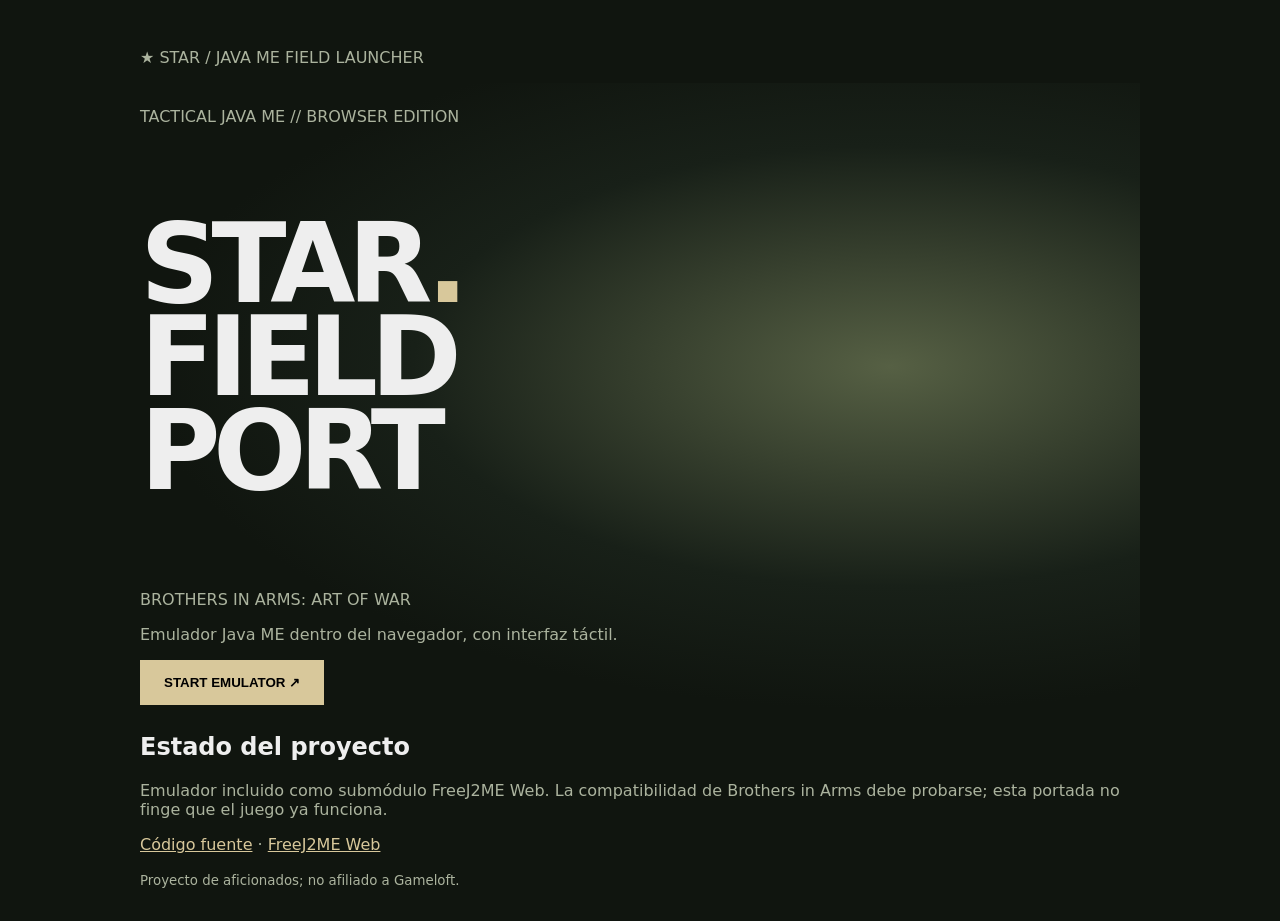
==== index.html @ 6004def6 "Create clean STAR web launcher with FreeJ2ME Web submodule" ====
<!doctype html><html lang="es"><head><meta charset="utf-8"><meta name="viewport" content="width=device-width,initial-scale=1"><title>STAR — Brothers in Arms</title><style>body{margin:0;background:#10150f;color:#eee;font:16px system-ui}main{max-width:1000px;margin:auto;padding:32px}h1{font-size:clamp(50px,12vw,110px);line-height:.85;letter-spacing:-.07em}em{color:#d8c89b;font-style:normal}.hero{min-height:70vh;display:flex;align-items:center;background:radial-gradient(ellipse at 75% 45%,#566044,#182018 45%,#10150f 70%)}button{padding:15px 24px;background:#d8c89b;border:0;font-weight:bold;cursor:pointer}iframe{width:100%;height:75vh;border:1px solid #454d3c;margin-top:20px}#bay{display:none}small,p{color:#abb39e}a{color:#d8c89b}</style></head><body><main><p>★ STAR / JAVA ME FIELD LAUNCHER</p><section class="hero"><div><p>TACTICAL JAVA ME // BROWSER EDITION</p><h1>STAR<em>.</em><br>FIELD<br>PORT</h1><p>BROTHERS IN ARMS: ART OF WAR</p><p>Emulador Java ME dentro del navegador, con interfaz táctil.</p><button id="start">START EMULATOR ↗</button></div></section><section id="bay"><h2>EMULATION BAY</h2><button id="close">CERRAR</button><iframe id="runtime" title="Emulador Java ME" loading="lazy"></iframe><p>Selecciona tu JAR en el emulador. El archivo se carga localmente y no se publica en GitHub.</p></section><h2>Estado del proyecto</h2><p>Emulador incluido como submódulo FreeJ2ME Web. La compatibilidad de Brothers in Arms debe probarse; esta portada no finge que el juego ya funciona.</p><p><a href="https://github.com/serverlocal29-star/-brothers-in-arms-art-of-war">Código fuente</a> · <a href="https://github.com/zb3/freej2me-web">FreeJ2ME Web</a></p><small>Proyecto de aficionados; no afiliado a Gameloft.</small></main><script>const bay=document.querySelector('#bay'),frame=document.querySelector('#runtime');document.querySelector('#start').onclick=()=>{bay.style.display='block';if(!frame.src)frame.src='./emulator/web/index.html';bay.scrollIntoView({behavior:'smooth'})};document.querySelector('#close').onclick=()=>{bay.style.display='none';frame.src='about:blank';frame.removeAttribute('src')}</script></body></html>
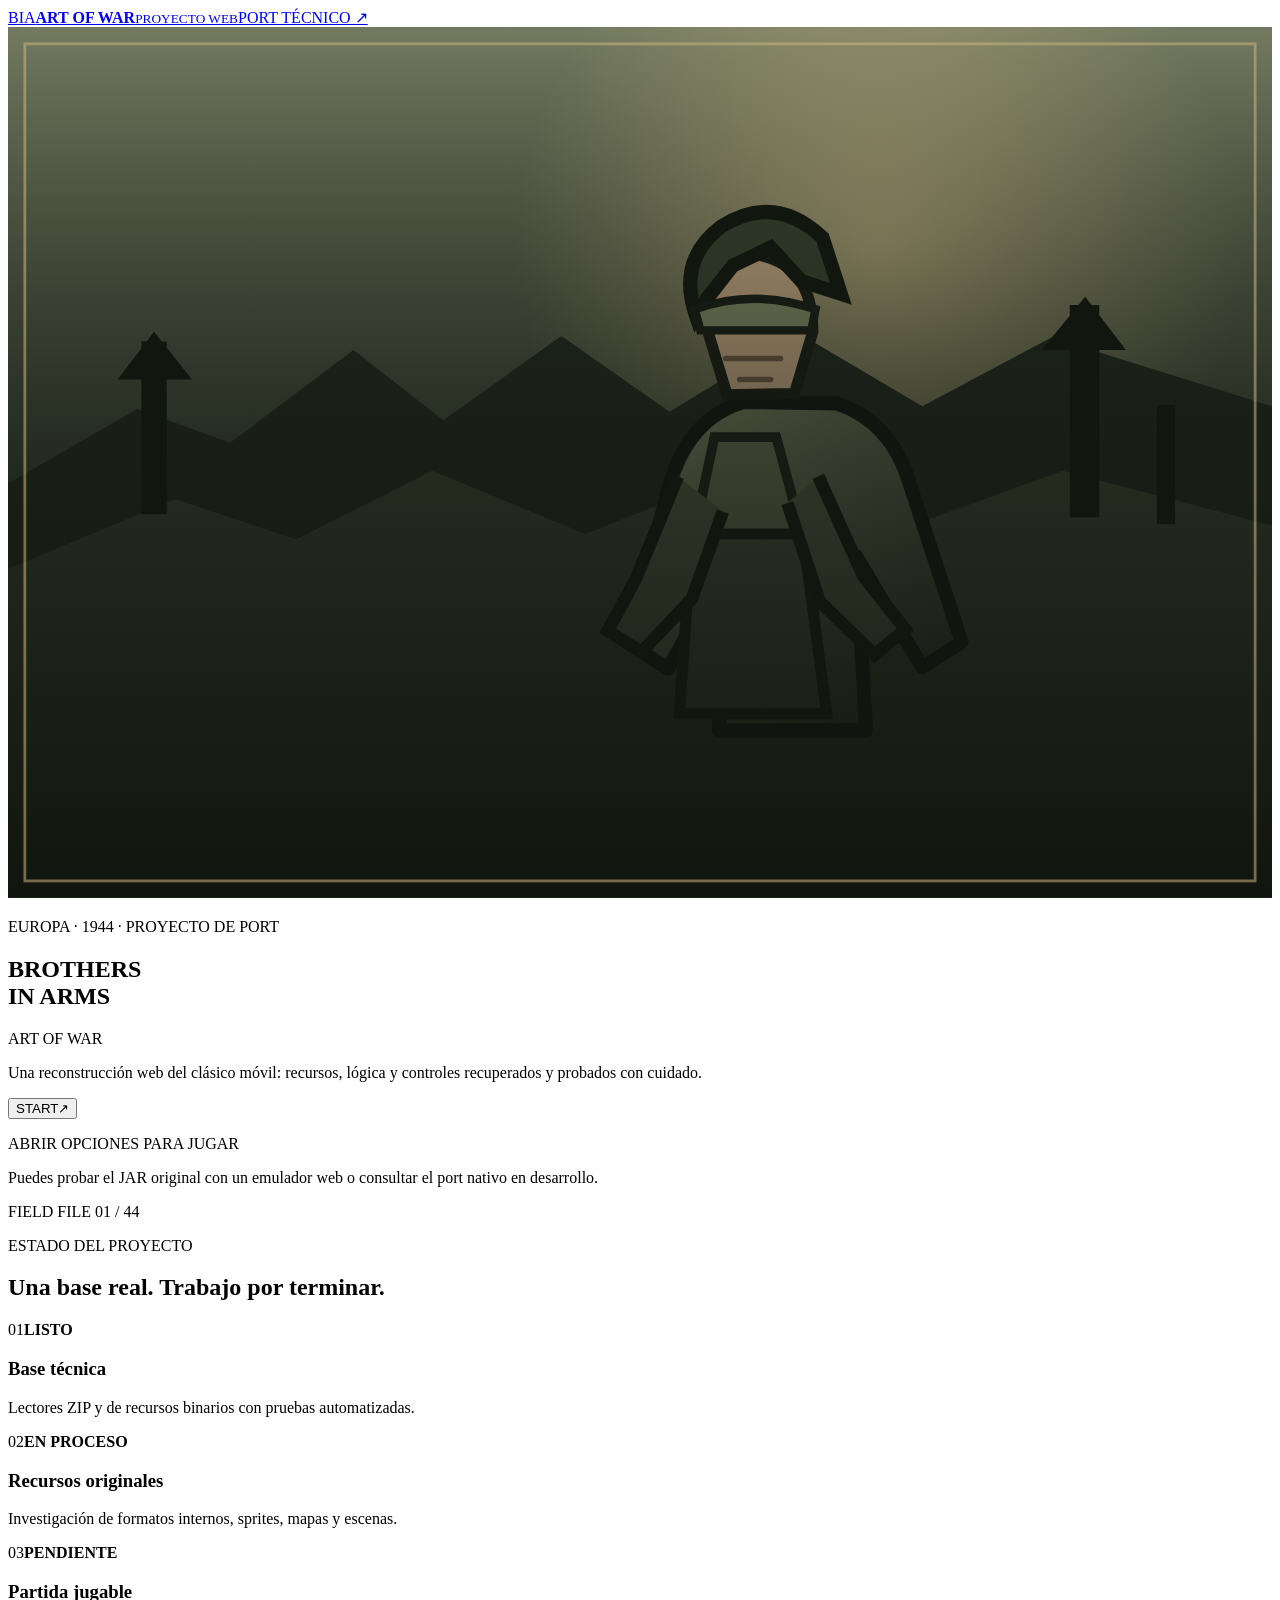
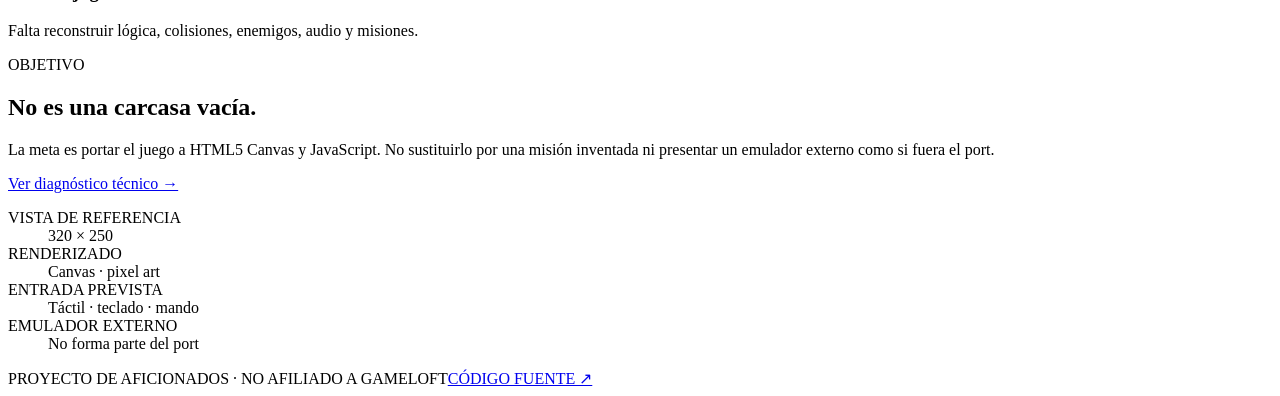
==== commit 8b0c1edb: "Point START to the browser play options" ====
--- a/index.html
+++ b/index.html
@@ -1 +1,29 @@
-<!doctype html><html lang="es"><head><meta charset="utf-8"><meta name="viewport" content="width=device-width,initial-scale=1"><title>STAR — Brothers in Arms</title><style>body{margin:0;background:#10150f;color:#eee;font:16px system-ui}main{max-width:1000px;margin:auto;padding:32px}h1{font-size:clamp(50px,12vw,110px);line-height:.85;letter-spacing:-.07em}em{color:#d8c89b;font-style:normal}.hero{min-height:70vh;display:flex;align-items:center;background:radial-gradient(ellipse at 75% 45%,#566044,#182018 45%,#10150f 70%)}button{padding:15px 24px;background:#d8c89b;border:0;font-weight:bold;cursor:pointer}iframe{width:100%;height:75vh;border:1px solid #454d3c;margin-top:20px}#bay{display:none}small,p{color:#abb39e}a{color:#d8c89b}</style></head><body><main><p>★ STAR / JAVA ME FIELD LAUNCHER</p><section class="hero"><div><p>TACTICAL JAVA ME // BROWSER EDITION</p><h1>STAR<em>.</em><br>FIELD<br>PORT</h1><p>BROTHERS IN ARMS: ART OF WAR</p><p>Emulador Java ME dentro del navegador, con interfaz táctil.</p><button id="start">START EMULATOR ↗</button></div></section><section id="bay"><h2>EMULATION BAY</h2><button id="close">CERRAR</button><iframe id="runtime" title="Emulador Java ME" loading="lazy"></iframe><p>Selecciona tu JAR en el emulador. El archivo se carga localmente y no se publica en GitHub.</p></section><h2>Estado del proyecto</h2><p>Emulador incluido como submódulo FreeJ2ME Web. La compatibilidad de Brothers in Arms debe probarse; esta portada no finge que el juego ya funciona.</p><p><a href="https://github.com/serverlocal29-star/-brothers-in-arms-art-of-war">Código fuente</a> · <a href="https://github.com/zb3/freej2me-web">FreeJ2ME Web</a></p><small>Proyecto de aficionados; no afiliado a Gameloft.</small></main><script>const bay=document.querySelector('#bay'),frame=document.querySelector('#runtime');document.querySelector('#start').onclick=()=>{bay.style.display='block';if(!frame.src)frame.src='./emulator/web/index.html';bay.scrollIntoView({behavior:'smooth'})};document.querySelector('#close').onclick=()=>{bay.style.display='none';frame.src='about:blank';frame.removeAttribute('src')}</script></body></html>+<!doctype html>
+<html lang="es">
+<head>
+<meta charset="utf-8"><meta name="viewport" content="width=device-width,initial-scale=1,viewport-fit=cover">
+<meta name="theme-color" content="#11150f"><meta name="description" content="Port nativo web experimental de Brothers in Arms: Art of War.">
+<title>Brothers in Arms: Art of War — Proyecto web</title>
+<link rel="icon" href="./assets/images/favicon.svg" type="image/svg+xml"><link rel="stylesheet" href="./assets/css/site.css">
+</head>
+<body><div class="shell">
+<header class="topbar"><a class="brand" href="./"><span class="brand-mark">B<span>I</span>A</span><span><b>ART OF WAR</b><small>PROYECTO WEB</small></span></a><a class="top-link" href="./original-port/">PORT TÉCNICO ↗</a></header>
+<main>
+<section class="hero">
+<div class="scene" aria-hidden="true">
+<svg viewBox="0 0 900 620" xmlns="http://www.w3.org/2000/svg">
+<defs><linearGradient id="sky" x2="0" y2="1"><stop stop-color="#737a60"/><stop offset=".55" stop-color="#313a2c"/><stop offset="1" stop-color="#10150f"/></linearGradient><radialGradient id="haze"><stop stop-color="#d8c18a" stop-opacity=".55"/><stop offset="1" stop-color="#d8c18a" stop-opacity="0"/></radialGradient><linearGradient id="coat" x2="1" y2="1"><stop stop-color="#798061"/><stop offset="1" stop-color="#293326"/></linearGradient></defs>
+<rect width="900" height="620" fill="url(#sky)"/><circle cx="620" cy="155" r="260" fill="url(#haze)"/>
+<path d="M0 325 92 272 158 296 246 230 310 280 394 220 471 274 563 218 651 270 743 221 900 270V620H0Z" fill="#20281e"/><path d="M0 386 119 336 205 365 302 316 411 361 520 318 632 359 751 316 900 355V620H0Z" fill="#38412f"/>
+<g fill="#11170f"><path d="M95 347V224h18v123zm-17-96 26-34 27 34zM756 349V198h21v151zm-20-119 31-38 29 38zM818 354V269h13v85z"/></g>
+<g transform="translate(420 85)"><path d="M104 182Q65 193 51 241L22 354l28 18 45-81-9 125h105l-7-124 47 79 28-18-37-113q-13-44-52-57Z" fill="url(#coat)" stroke="#10150f" stroke-width="10" stroke-linejoin="round"/><path d="M83 207 127 207 146 278 68 278Z" fill="#5e684c" stroke="#1a2118" stroke-width="7"/><path d="M67 276 146 276 163 404 58 404Z" fill="#414b38" stroke="#141a12" stroke-width="8"/><path d="M57 235 27 308 7 345 31 360 67 322 89 260M157 235l32 71 30 38-22 18-39-38-23-70" fill="#4c563f" stroke="#11170f" stroke-width="9"/><path d="M79 134Q72 85 111 77q42 5 42 55l-13 44-48 1Z" fill="#b99e7c" stroke="#171c14" stroke-width="8"/><path d="M70 121Q56 81 88 57q38-24 72 8l13 40-28-9-22-24-27 13-18 23Z" fill="#353f2d" stroke="#11170f" stroke-width="10"/><path d="M69 116q42-15 86 0l-3 15H73Z" fill="#7b8360" stroke="#171d14" stroke-width="6"/><path d="M91 151h39M101 166h22" stroke="#665541" stroke-width="4" stroke-linecap="round"/></g>
+<rect width="900" height="620" fill="url(#fade)"/><defs><linearGradient id="fade" x2="0" y2="1"><stop stop-color="#11150f" stop-opacity="0"/><stop offset="1" stop-color="#11150f"/></linearGradient></defs><rect x="12" y="12" width="876" height="596" fill="none" stroke="#c9b77d" stroke-opacity=".55" stroke-width="2"/>
+</svg><div class="grain"></div></div>
+<div class="hero-copy"><p class="eyebrow"><i></i> EUROPA · 1944 · PROYECTO DE PORT</p><h1>BROTHERS<br>IN ARMS</h1><p class="subtitle">ART OF WAR</p><div class="rule"></div><p class="intro">Una reconstrucción web del clásico móvil: recursos, lógica y controles recuperados y probados con cuidado.</p><button id="start-project" class="start-button" type="button"><span>START</span><span>↗</span></button><p class="button-note">ABRIR OPCIONES PARA JUGAR</p><p class="truth"><i></i> Puedes probar el JAR original con un emulador web o consultar el port nativo en desarrollo.</p></div>
+<div class="file-mark">FIELD FILE <span>01 / 44</span></div>
+</section>
+<section class="status-section"><div class="section-title"><div><p class="eyebrow">ESTADO DEL PROYECTO</p><h2>Una base real. Trabajo por terminar.</h2></div></div>
+<div class="cards"><article><div class="card-meta"><span>01</span><b class="ready">LISTO</b></div><h3>Base técnica</h3><p>Lectores ZIP y de recursos binarios con pruebas automatizadas.</p></article><article><div class="card-meta"><span>02</span><b class="progress">EN PROCESO</b></div><h3>Recursos originales</h3><p>Investigación de formatos internos, sprites, mapas y escenas.</p></article><article><div class="card-meta"><span>03</span><b class="pending">PENDIENTE</b></div><h3>Partida jugable</h3><p>Falta reconstruir lógica, colisiones, enemigos, audio y misiones.</p></article></div></section>
+<section class="project-section"><div><p class="eyebrow">OBJETIVO</p><h2>No es una carcasa vacía.</h2><p class="project-text">La meta es portar el juego a HTML5 Canvas y JavaScript. No sustituirlo por una misión inventada ni presentar un emulador externo como si fuera el port.</p><a class="text-link" href="./original-port/">Ver diagnóstico técnico →</a></div><dl class="specs"><div><dt>VISTA DE REFERENCIA</dt><dd>320 × 250</dd></div><div><dt>RENDERIZADO</dt><dd>Canvas · pixel art</dd></div><div><dt>ENTRADA PREVISTA</dt><dd>Táctil · teclado · mando</dd></div><div><dt>EMULADOR EXTERNO</dt><dd>No forma parte del port</dd></div></dl></section>
+</main><footer><span>PROYECTO DE AFICIONADOS · NO AFILIADO A GAMELOFT</span><a href="https://github.com/serverlocal29-star/-brothers-in-arms-art-of-war" target="_blank" rel="noopener noreferrer">CÓDIGO FUENTE ↗</a></footer>
+</div><script src="./assets/js/site.js" defer></script></body></html>
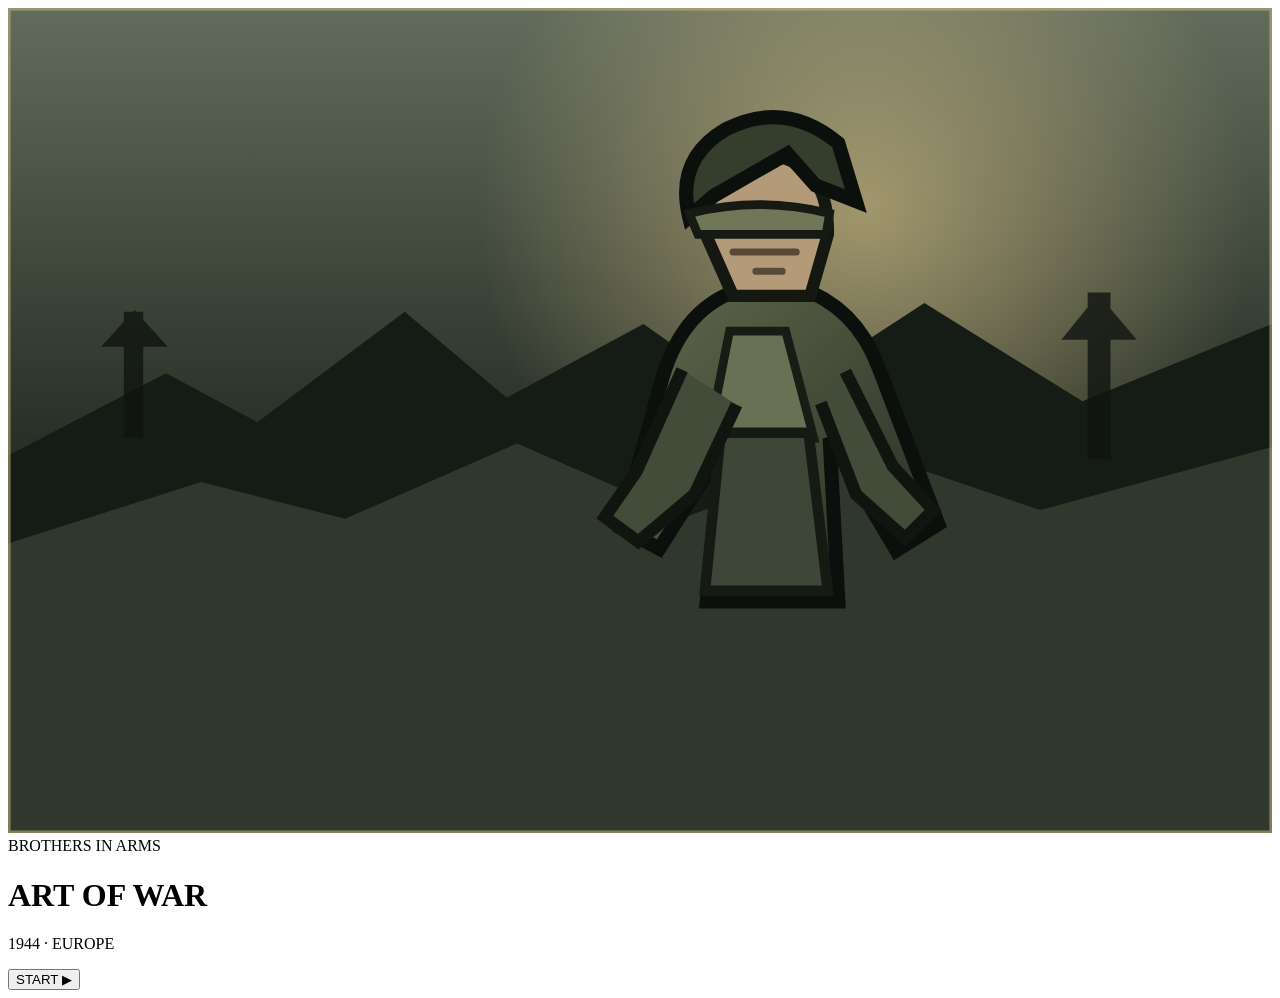
==== commit a5c2aeff: "Replace homepage with a clean soldier-background game launcher" ====
--- a/index.html
+++ b/index.html
@@ -1,29 +1,29 @@
 <!doctype html>
 <html lang="es">
 <head>
-<meta charset="utf-8"><meta name="viewport" content="width=device-width,initial-scale=1,viewport-fit=cover">
-<meta name="theme-color" content="#11150f"><meta name="description" content="Port nativo web experimental de Brothers in Arms: Art of War.">
-<title>Brothers in Arms: Art of War — Proyecto web</title>
-<link rel="icon" href="./assets/images/favicon.svg" type="image/svg+xml"><link rel="stylesheet" href="./assets/css/site.css">
+<meta charset="utf-8">
+<meta name="viewport" content="width=device-width,initial-scale=1,viewport-fit=cover">
+<meta name="theme-color" content="#10140f">
+<meta name="description" content="Brothers in Arms: Art of War — iniciar juego">
+<title>Brothers in Arms: Art of War</title>
+<link rel="icon" href="./assets/images/favicon.svg" type="image/svg+xml">
+<link rel="stylesheet" href="./assets/css/site.css">
 </head>
-<body><div class="shell">
-<header class="topbar"><a class="brand" href="./"><span class="brand-mark">B<span>I</span>A</span><span><b>ART OF WAR</b><small>PROYECTO WEB</small></span></a><a class="top-link" href="./original-port/">PORT TÉCNICO ↗</a></header>
-<main>
-<section class="hero">
-<div class="scene" aria-hidden="true">
-<svg viewBox="0 0 900 620" xmlns="http://www.w3.org/2000/svg">
-<defs><linearGradient id="sky" x2="0" y2="1"><stop stop-color="#737a60"/><stop offset=".55" stop-color="#313a2c"/><stop offset="1" stop-color="#10150f"/></linearGradient><radialGradient id="haze"><stop stop-color="#d8c18a" stop-opacity=".55"/><stop offset="1" stop-color="#d8c18a" stop-opacity="0"/></radialGradient><linearGradient id="coat" x2="1" y2="1"><stop stop-color="#798061"/><stop offset="1" stop-color="#293326"/></linearGradient></defs>
-<rect width="900" height="620" fill="url(#sky)"/><circle cx="620" cy="155" r="260" fill="url(#haze)"/>
-<path d="M0 325 92 272 158 296 246 230 310 280 394 220 471 274 563 218 651 270 743 221 900 270V620H0Z" fill="#20281e"/><path d="M0 386 119 336 205 365 302 316 411 361 520 318 632 359 751 316 900 355V620H0Z" fill="#38412f"/>
-<g fill="#11170f"><path d="M95 347V224h18v123zm-17-96 26-34 27 34zM756 349V198h21v151zm-20-119 31-38 29 38zM818 354V269h13v85z"/></g>
-<g transform="translate(420 85)"><path d="M104 182Q65 193 51 241L22 354l28 18 45-81-9 125h105l-7-124 47 79 28-18-37-113q-13-44-52-57Z" fill="url(#coat)" stroke="#10150f" stroke-width="10" stroke-linejoin="round"/><path d="M83 207 127 207 146 278 68 278Z" fill="#5e684c" stroke="#1a2118" stroke-width="7"/><path d="M67 276 146 276 163 404 58 404Z" fill="#414b38" stroke="#141a12" stroke-width="8"/><path d="M57 235 27 308 7 345 31 360 67 322 89 260M157 235l32 71 30 38-22 18-39-38-23-70" fill="#4c563f" stroke="#11170f" stroke-width="9"/><path d="M79 134Q72 85 111 77q42 5 42 55l-13 44-48 1Z" fill="#b99e7c" stroke="#171c14" stroke-width="8"/><path d="M70 121Q56 81 88 57q38-24 72 8l13 40-28-9-22-24-27 13-18 23Z" fill="#353f2d" stroke="#11170f" stroke-width="10"/><path d="M69 116q42-15 86 0l-3 15H73Z" fill="#7b8360" stroke="#171d14" stroke-width="6"/><path d="M91 151h39M101 166h22" stroke="#665541" stroke-width="4" stroke-linecap="round"/></g>
-<rect width="900" height="620" fill="url(#fade)"/><defs><linearGradient id="fade" x2="0" y2="1"><stop stop-color="#11150f" stop-opacity="0"/><stop offset="1" stop-color="#11150f"/></linearGradient></defs><rect x="12" y="12" width="876" height="596" fill="none" stroke="#c9b77d" stroke-opacity=".55" stroke-width="2"/>
-</svg><div class="grain"></div></div>
-<div class="hero-copy"><p class="eyebrow"><i></i> EUROPA · 1944 · PROYECTO DE PORT</p><h1>BROTHERS<br>IN ARMS</h1><p class="subtitle">ART OF WAR</p><div class="rule"></div><p class="intro">Una reconstrucción web del clásico móvil: recursos, lógica y controles recuperados y probados con cuidado.</p><button id="start-project" class="start-button" type="button"><span>START</span><span>↗</span></button><p class="button-note">ABRIR OPCIONES PARA JUGAR</p><p class="truth"><i></i> Puedes probar el JAR original con un emulador web o consultar el port nativo en desarrollo.</p></div>
-<div class="file-mark">FIELD FILE <span>01 / 44</span></div>
-</section>
-<section class="status-section"><div class="section-title"><div><p class="eyebrow">ESTADO DEL PROYECTO</p><h2>Una base real. Trabajo por terminar.</h2></div></div>
-<div class="cards"><article><div class="card-meta"><span>01</span><b class="ready">LISTO</b></div><h3>Base técnica</h3><p>Lectores ZIP y de recursos binarios con pruebas automatizadas.</p></article><article><div class="card-meta"><span>02</span><b class="progress">EN PROCESO</b></div><h3>Recursos originales</h3><p>Investigación de formatos internos, sprites, mapas y escenas.</p></article><article><div class="card-meta"><span>03</span><b class="pending">PENDIENTE</b></div><h3>Partida jugable</h3><p>Falta reconstruir lógica, colisiones, enemigos, audio y misiones.</p></article></div></section>
-<section class="project-section"><div><p class="eyebrow">OBJETIVO</p><h2>No es una carcasa vacía.</h2><p class="project-text">La meta es portar el juego a HTML5 Canvas y JavaScript. No sustituirlo por una misión inventada ni presentar un emulador externo como si fuera el port.</p><a class="text-link" href="./original-port/">Ver diagnóstico técnico →</a></div><dl class="specs"><div><dt>VISTA DE REFERENCIA</dt><dd>320 × 250</dd></div><div><dt>RENDERIZADO</dt><dd>Canvas · pixel art</dd></div><div><dt>ENTRADA PREVISTA</dt><dd>Táctil · teclado · mando</dd></div><div><dt>EMULADOR EXTERNO</dt><dd>No forma parte del port</dd></div></dl></section>
-</main><footer><span>PROYECTO DE AFICIONADOS · NO AFILIADO A GAMELOFT</span><a href="https://github.com/serverlocal29-star/-brothers-in-arms-art-of-war" target="_blank" rel="noopener noreferrer">CÓDIGO FUENTE ↗</a></footer>
-</div><script src="./assets/js/site.js" defer></script></body></html>+<body>
+<main class="launcher" aria-label="Brothers in Arms Art of War">
+<div class="soldier-art" aria-hidden="true">
+<svg viewBox="0 0 720 470" xmlns="http://www.w3.org/2000/svg">
+<defs><linearGradient id="sky" x2="0" y2="1"><stop stop-color="#626c5c"/><stop offset=".52" stop-color="#293027"/><stop offset="1" stop-color="#10140f"/></linearGradient><radialGradient id="sun"><stop stop-color="#d2bd83" stop-opacity=".65"/><stop offset="1" stop-color="#d2bd83" stop-opacity="0"/></radialGradient><linearGradient id="coat" x2="1" y2="1"><stop stop-color="#62694e"/><stop offset="1" stop-color="#252c21"/></linearGradient></defs>
+<rect width="720" height="470" fill="url(#sky)"/><circle cx="488" cy="115" r="220" fill="url(#sun)"/>
+<path d="M0 255L90 208 142 236 226 173 284 222 362 180 430 228 522 168 612 224 720 180V470H0Z" fill="#151b15"/><path d="M0 305L110 270 192 291 290 248 386 290 488 252 588 286 720 250V470H0Z" fill="#30382d"/>
+<g fill="#10140f" opacity=".8"><path d="M66 245v-72h11v72zm-13-52 19-21 19 21zM615 257v-95h13v95zm-15-68 21-26 22 26z"/></g>
+<g transform="translate(340 38)"><path d="M78 122Q45 132 33 172L9 258 31 270 69 210 58 300 133 300 128 207 166 271 190 256 156 167Q143 132 110 121Z" fill="url(#coat)" stroke="#0b100d" stroke-width="8"/><path d="M71 146L103 146 119 207 59 207Z" fill="#6a7053" stroke="#171c14" stroke-width="5"/><path d="M66 204L116 204 127 294 57 294Z" fill="#3e4737" stroke="#151a13" stroke-width="6"/><path d="M44 168L18 226 0 252 19 266 51 239 75 188M137 169L164 223 187 248 171 264 143 239 123 187" fill="#434b39" stroke="#10150f" stroke-width="7"/><path d="M57 90Q54 50 89 45Q128 48 127 91L117 126 73 126Z" fill="#b39a78" stroke="#151711" stroke-width="7"/><path d="M48 81Q40 48 69 31Q103 14 133 39L143 72 120 63 104 45 81 58 62 69Z" fill="#353d2d" stroke="#0c100c" stroke-width="8"/><path d="M48 79Q88 69 128 79L126 91 53 91Z" fill="#707657" stroke="#151a13" stroke-width="5"/><path d="M73 101L109 101M86 112L101 112" stroke="#594938" stroke-width="4" stroke-linecap="round"/></g>
+<rect width="720" height="470" fill="none" stroke="#c6b77f" stroke-opacity=".55" stroke-width="3"/>
+</svg></div>
+<div class="shade"></div>
+<div class="game-title"><div class="brand">BROTHERS IN ARMS</div><h1>ART OF WAR</h1><p>1944 · EUROPE</p>
+<button id="start-game" type="button">START <span>▶</span></button>
+</div>
+</main>
+<script src="./assets/js/site.js" defer></script>
+</body></html>
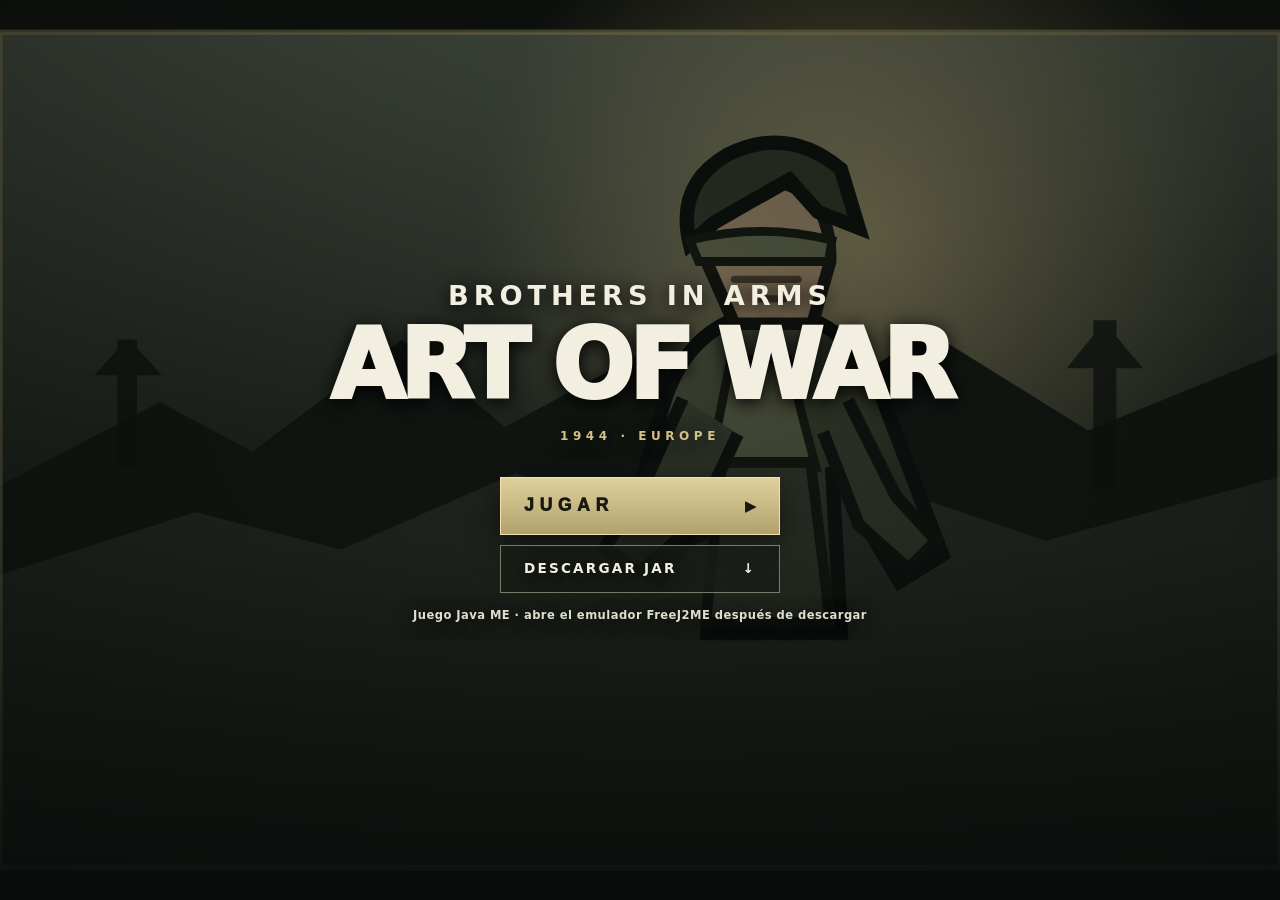
==== commit a3ab8b81: "Improve mobile launcher and add direct JAR download" ====
--- a/index.html
+++ b/index.html
@@ -8,7 +8,7 @@
 <title>Brothers in Arms: Art of War</title>
 <link rel="icon" href="./assets/images/favicon.svg" type="image/svg+xml">
 <link rel="stylesheet" href="./assets/css/site.css">
-</head>
+<meta name="apple-mobile-web-app-capable" content="yes"><meta name="mobile-web-app-capable" content="yes"></head>
 <body>
 <main class="launcher" aria-label="Brothers in Arms Art of War">
 <div class="soldier-art" aria-hidden="true">
@@ -22,7 +22,7 @@
 </svg></div>
 <div class="shade"></div>
 <div class="game-title"><div class="brand">BROTHERS IN ARMS</div><h1>ART OF WAR</h1><p>1944 · EUROPE</p>
-<button id="start-game" type="button">START <span>▶</span></button>
+<div class="launch-actions"><button id="start-game" type="button">JUGAR <span>▶</span></button><a class="download-game" href="./biatouchsc_8vr9ermj.jar" download="Brothers_in_Arms_Art_of_War.jar">DESCARGAR JAR <span>↓</span></a></div><p class="launch-note">Juego Java ME · abre el emulador FreeJ2ME después de descargar</p>
 </div>
 </main>
 <script src="./assets/js/site.js" defer></script>
--- a/assets/css/site.css
+++ b/assets/css/site.css
@@ -0,0 +1,2 @@
+:root{color-scheme:dark;--gold:#d4c18a;--ink:#f2eee0;font:16px/1.4 system-ui,-apple-system,BlinkMacSystemFont,"Segoe UI",sans-serif}*{box-sizing:border-box}html,body{margin:0;min-height:100%;background:#10140f;color:var(--ink)}body{min-height:100svh}.launcher{position:relative;min-height:100svh;min-height:100dvh;overflow:hidden;display:grid;place-items:center;background:#10140f}.soldier-art,.shade{position:absolute;inset:0}.soldier-art svg{width:100%;height:100%;display:block;object-fit:cover}.shade{background:linear-gradient(0deg,#090c0aeF 0%,#0b0e0c6b 40%,#090c0a50 100%),radial-gradient(ellipse at 52% 38%,transparent 0%,#080b0980 95%)}.game-title{position:relative;z-index:1;width:min(92vw,700px);padding:24px;text-align:center;text-shadow:0 3px 18px #000}.brand{font-size:clamp(1rem,4vw,1.7rem);font-weight:900;letter-spacing:.18em}.game-title h1{margin:6px 0 0;font-size:clamp(2.5rem,11vw,6rem);line-height:.95;letter-spacing:-.055em;font-weight:950}.game-title p{margin:16px 0 32px;color:var(--gold);font-size:.75rem;font-weight:800;letter-spacing:.38em}#start-game{width:min(280px,80vw);min-height:58px;display:inline-flex;align-items:center;justify-content:space-between;padding:0 23px;border:1px solid #f2e2b2;background:linear-gradient(#dfd09c,#b1a16d);color:#171910;font-size:1.1rem;font-weight:950;letter-spacing:.32em;cursor:pointer;box-shadow:0 10px 32px #0008}#start-game span{font-size:.9rem;letter-spacing:0}#start-game:active{transform:scale(.985)}#start-game:focus-visible{outline:3px solid white;outline-offset:4px}@media(orientation:landscape) and (max-height:520px){.game-title{padding:12px}.game-title h1{font-size:clamp(2rem,8vh,4rem)}.game-title p{margin:8px 0 14px}#start-game{min-height:48px}}
+.launch-actions{display:flex;flex-direction:column;align-items:center;gap:10px}.download-game{width:min(280px,80vw);min-height:48px;display:flex;align-items:center;justify-content:space-between;padding:0 23px;border:1px solid #777d69;color:var(--ink);text-decoration:none;font-size:.85rem;font-weight:850;letter-spacing:.16em;background:#171d16cc}.download-game:focus-visible{outline:3px solid white;outline-offset:4px}.launch-note{font-size:.72rem!important;letter-spacing:.04em!important;color:#e0ddce!important;margin:14px auto 0!important;max-width:34rem}
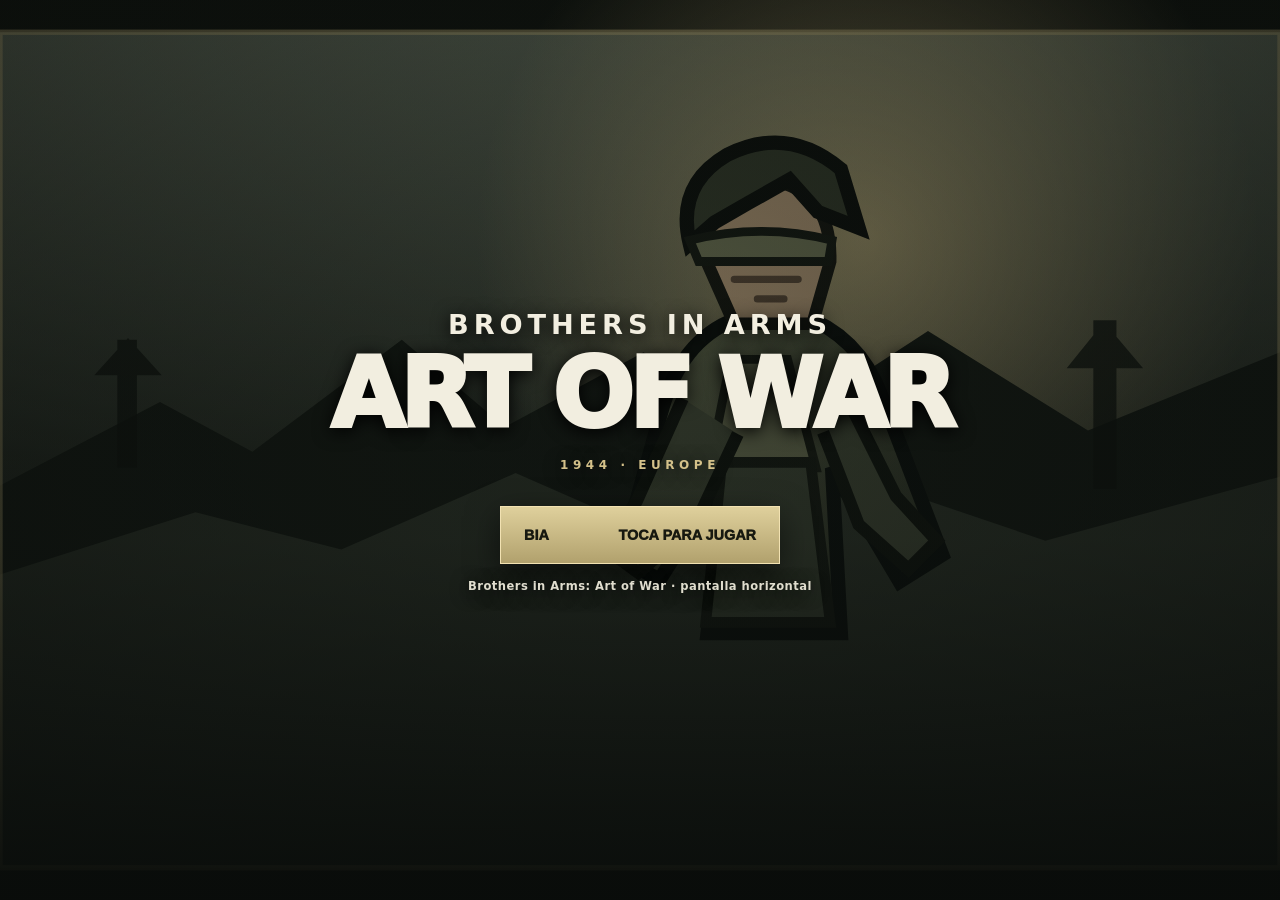
==== commit 7575d34a: "Make game icon launch embedded direct-play screen" ====
--- a/index.html
+++ b/index.html
@@ -22,8 +22,9 @@
 </svg></div>
 <div class="shade"></div>
 <div class="game-title"><div class="brand">BROTHERS IN ARMS</div><h1>ART OF WAR</h1><p>1944 · EUROPE</p>
-<div class="launch-actions"><button id="start-game" type="button">JUGAR <span>▶</span></button><a class="download-game" href="./biatouchsc_8vr9ermj.jar" download="Brothers_in_Arms_Art_of_War.jar">DESCARGAR JAR <span>↓</span></a></div><p class="launch-note">Juego Java ME · abre el emulador FreeJ2ME después de descargar</p>
+<button id="start-game" class="game-icon-button" type="button" aria-label="Abrir Brothers in Arms Art of War"><span class="game-icon-art" aria-hidden="true">BIA</span><span class="game-icon-caption">TOCA PARA JUGAR</span></button><p class="launch-note">Brothers in Arms: Art of War · pantalla horizontal</p>
 </div>
 </main>
+<section id="player" class="player" hidden aria-label="Juego"><div class="player-toolbar"><button id="back-to-icon" type="button">← VOLVER</button><button id="fullscreen-game" type="button" aria-label="Pantalla completa">⛶ PANTALLA COMPLETA</button></div><iframe id="game-frame" title="Brothers in Arms: Art of War" allow="fullscreen; autoplay; gamepad" allowfullscreen></iframe></section>
 <script src="./assets/js/site.js" defer></script>
 </body></html>
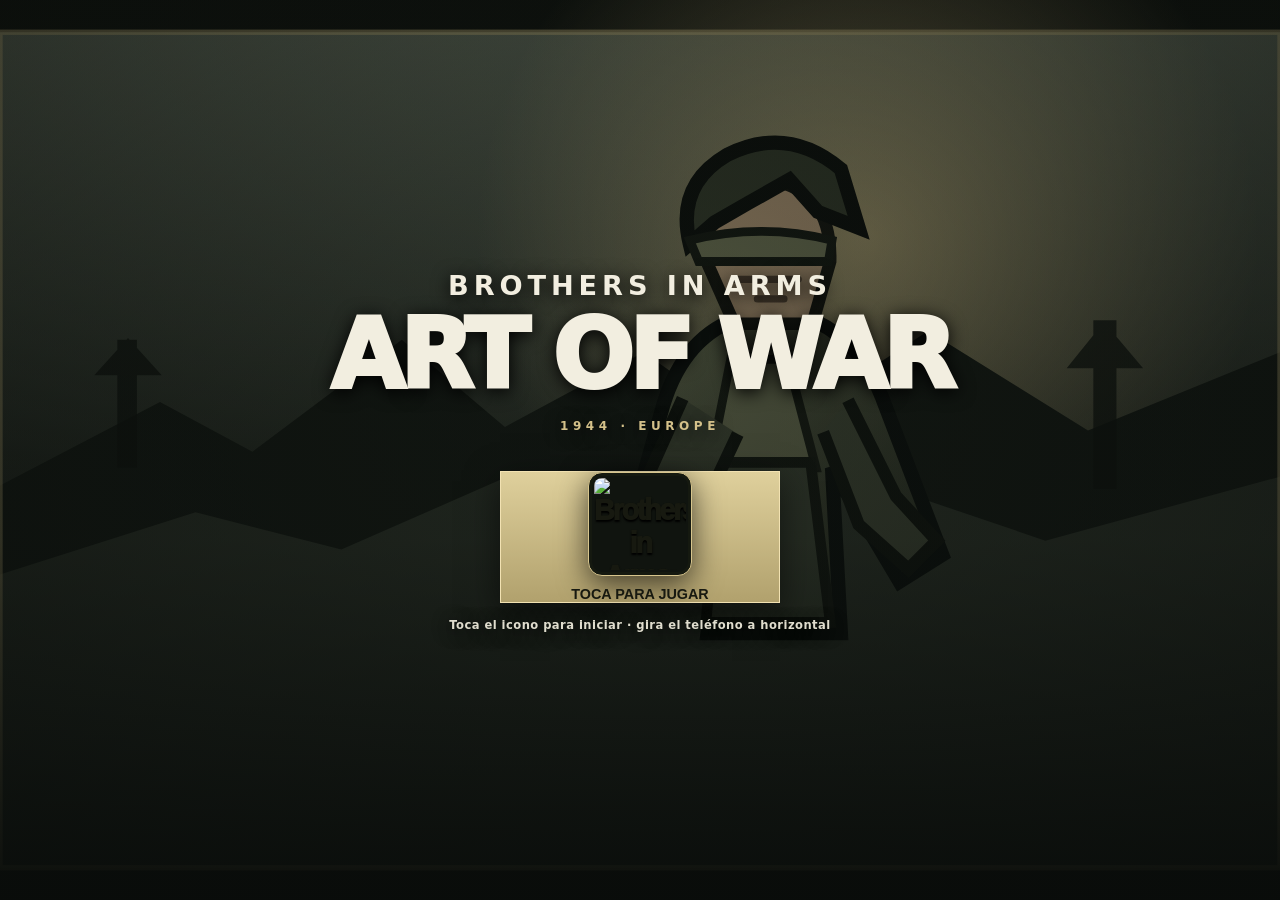
==== commit 0b861049: "Use the original game icon in the launcher" ====
--- a/index.html
+++ b/index.html
@@ -22,7 +22,7 @@
 </svg></div>
 <div class="shade"></div>
 <div class="game-title"><div class="brand">BROTHERS IN ARMS</div><h1>ART OF WAR</h1><p>1944 · EUROPE</p>
-<button id="start-game" class="game-icon-button" type="button" aria-label="Abrir Brothers in Arms Art of War"><span class="game-icon-art" aria-hidden="true">BIA</span><span class="game-icon-caption">TOCA PARA JUGAR</span></button><p class="launch-note">Brothers in Arms: Art of War · pantalla horizontal</p>
+<button id="start-game" class="game-icon-button" type="button" aria-label="Abrir Brothers in Arms Art of War"><img class="game-icon-art" src="./assets/images/game-icon.png" alt="Brothers in Arms: Art of War"><span class="game-icon-caption">TOCA PARA JUGAR</span></button><p class="launch-note">Toca el icono para iniciar · gira el teléfono a horizontal</p>
 </div>
 </main>
 <section id="player" class="player" hidden aria-label="Juego"><div class="player-toolbar"><button id="back-to-icon" type="button">← VOLVER</button><button id="fullscreen-game" type="button" aria-label="Pantalla completa">⛶ PANTALLA COMPLETA</button></div><iframe id="game-frame" title="Brothers in Arms: Art of War" allow="fullscreen; autoplay; gamepad" allowfullscreen></iframe></section>
--- a/assets/css/site.css
+++ b/assets/css/site.css
@@ -1,2 +1,25 @@
 :root{color-scheme:dark;--gold:#d4c18a;--ink:#f2eee0;font:16px/1.4 system-ui,-apple-system,BlinkMacSystemFont,"Segoe UI",sans-serif}*{box-sizing:border-box}html,body{margin:0;min-height:100%;background:#10140f;color:var(--ink)}body{min-height:100svh}.launcher{position:relative;min-height:100svh;min-height:100dvh;overflow:hidden;display:grid;place-items:center;background:#10140f}.soldier-art,.shade{position:absolute;inset:0}.soldier-art svg{width:100%;height:100%;display:block;object-fit:cover}.shade{background:linear-gradient(0deg,#090c0aeF 0%,#0b0e0c6b 40%,#090c0a50 100%),radial-gradient(ellipse at 52% 38%,transparent 0%,#080b0980 95%)}.game-title{position:relative;z-index:1;width:min(92vw,700px);padding:24px;text-align:center;text-shadow:0 3px 18px #000}.brand{font-size:clamp(1rem,4vw,1.7rem);font-weight:900;letter-spacing:.18em}.game-title h1{margin:6px 0 0;font-size:clamp(2.5rem,11vw,6rem);line-height:.95;letter-spacing:-.055em;font-weight:950}.game-title p{margin:16px 0 32px;color:var(--gold);font-size:.75rem;font-weight:800;letter-spacing:.38em}#start-game{width:min(280px,80vw);min-height:58px;display:inline-flex;align-items:center;justify-content:space-between;padding:0 23px;border:1px solid #f2e2b2;background:linear-gradient(#dfd09c,#b1a16d);color:#171910;font-size:1.1rem;font-weight:950;letter-spacing:.32em;cursor:pointer;box-shadow:0 10px 32px #0008}#start-game span{font-size:.9rem;letter-spacing:0}#start-game:active{transform:scale(.985)}#start-game:focus-visible{outline:3px solid white;outline-offset:4px}@media(orientation:landscape) and (max-height:520px){.game-title{padding:12px}.game-title h1{font-size:clamp(2rem,8vh,4rem)}.game-title p{margin:8px 0 14px}#start-game{min-height:48px}}
 .launch-actions{display:flex;flex-direction:column;align-items:center;gap:10px}.download-game{width:min(280px,80vw);min-height:48px;display:flex;align-items:center;justify-content:space-between;padding:0 23px;border:1px solid #777d69;color:var(--ink);text-decoration:none;font-size:.85rem;font-weight:850;letter-spacing:.16em;background:#171d16cc}.download-game:focus-visible{outline:3px solid white;outline-offset:4px}.launch-note{font-size:.72rem!important;letter-spacing:.04em!important;color:#e0ddce!important;margin:14px auto 0!important;max-width:34rem}
+
+/* Direct-launch player: the emulator UI is never the landing screen. */
+.game-icon-button{appearance:none;border:0;background:transparent;color:#f5e9c5;display:flex;flex-direction:column;align-items:center;gap:10px;cursor:pointer;margin:4px auto 0;padding:10px;touch-action:manipulation}
+.game-icon-art{width:92px;height:92px;display:grid;place-items:center;border:2px solid #d7c58d;border-radius:18px;background:linear-gradient(145deg,#6d7656,#20271d 68%);box-shadow:0 8px 30px #000a,inset 0 0 0 4px #151910;font-size:1.8rem;font-weight:1000;letter-spacing:-.08em;text-shadow:0 2px 2px #000}
+.game-icon-caption{font-size:.8rem;font-weight:900;letter-spacing:.18em}
+.game-icon-button:active .game-icon-art{transform:scale(.96)}
+.game-icon-button:focus-visible{outline:2px solid #f5e9c5;outline-offset:3px;border-radius:16px}
+.player{position:fixed;inset:0;z-index:9999;background:#000;display:flex;flex-direction:column;width:100%;height:100%;height:100dvh;overflow:hidden}
+.player[hidden]{display:none!important}
+.player-toolbar{height:42px;flex:0 0 42px;display:flex;align-items:center;justify-content:space-between;gap:8px;padding:0 10px;background:#11160f;color:#f2e2b2;border-bottom:1px solid #514b35;box-sizing:border-box}
+.player-toolbar button{appearance:none;border:1px solid #625b40;border-radius:5px;background:#20271d;color:#f2e2b2;font-size:.7rem;font-weight:800;letter-spacing:.06em;padding:8px 10px;min-height:32px}
+#game-frame{border:0;display:block;background:#000;width:100%;height:calc(100% - 42px);height:calc(100dvh - 42px);flex:1;min-height:0}
+.player:fullscreen{width:100vw;height:100vh}
+.player:fullscreen .player-toolbar{display:none}
+.player:fullscreen #game-frame{height:100%;height:100dvh}
+@media(orientation:landscape){.player-toolbar{height:34px;flex-basis:34px}.player-toolbar button{padding:5px 9px;min-height:27px}#game-frame{height:calc(100dvh - 34px)}}
+
+/* Use the game's own artwork when the build extracts it from the original JAR. */
+.game-icon-art{display:block;width:104px;height:104px;object-fit:contain;border-radius:14px;border:1px solid #d7c58d;background:#10140f;box-shadow:0 8px 30px #000a,inset 0 0 0 3px #151910;padding:5px}
+.player{inset:0;width:100vw;height:100vh;height:100dvh}
+.player-toolbar{display:none!important}
+#game-frame{width:100%;height:100%;height:100dvh;flex:1}
+@media(orientation:landscape){#game-frame{height:100vh;height:100dvh}}
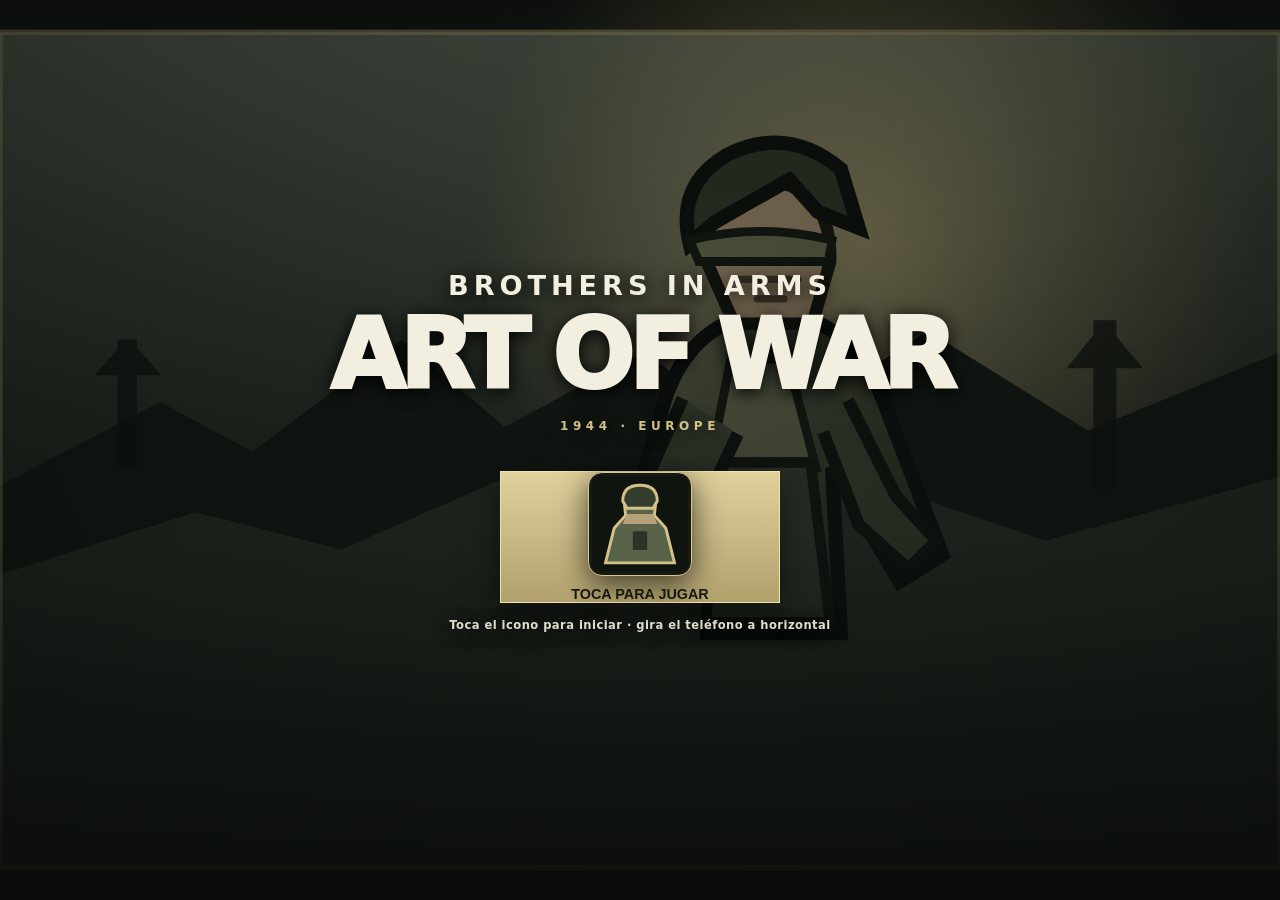
==== commit 27aaafa3: "Keep a valid icon fallback for the game launcher" ====
--- a/index.html
+++ b/index.html
@@ -22,7 +22,7 @@
 </svg></div>
 <div class="shade"></div>
 <div class="game-title"><div class="brand">BROTHERS IN ARMS</div><h1>ART OF WAR</h1><p>1944 · EUROPE</p>
-<button id="start-game" class="game-icon-button" type="button" aria-label="Abrir Brothers in Arms Art of War"><img class="game-icon-art" src="./assets/images/game-icon.png" alt="Brothers in Arms: Art of War"><span class="game-icon-caption">TOCA PARA JUGAR</span></button><p class="launch-note">Toca el icono para iniciar · gira el teléfono a horizontal</p>
+<button id="start-game" class="game-icon-button" type="button" aria-label="Abrir Brothers in Arms Art of War"><img class="game-icon-art" src="./assets/images/favicon.svg" alt="Brothers in Arms: Art of War"><span class="game-icon-caption">TOCA PARA JUGAR</span></button><p class="launch-note">Toca el icono para iniciar · gira el teléfono a horizontal</p>
 </div>
 </main>
 <section id="player" class="player" hidden aria-label="Juego"><div class="player-toolbar"><button id="back-to-icon" type="button">← VOLVER</button><button id="fullscreen-game" type="button" aria-label="Pantalla completa">⛶ PANTALLA COMPLETA</button></div><iframe id="game-frame" title="Brothers in Arms: Art of War" allow="fullscreen; autoplay; gamepad" allowfullscreen></iframe></section>
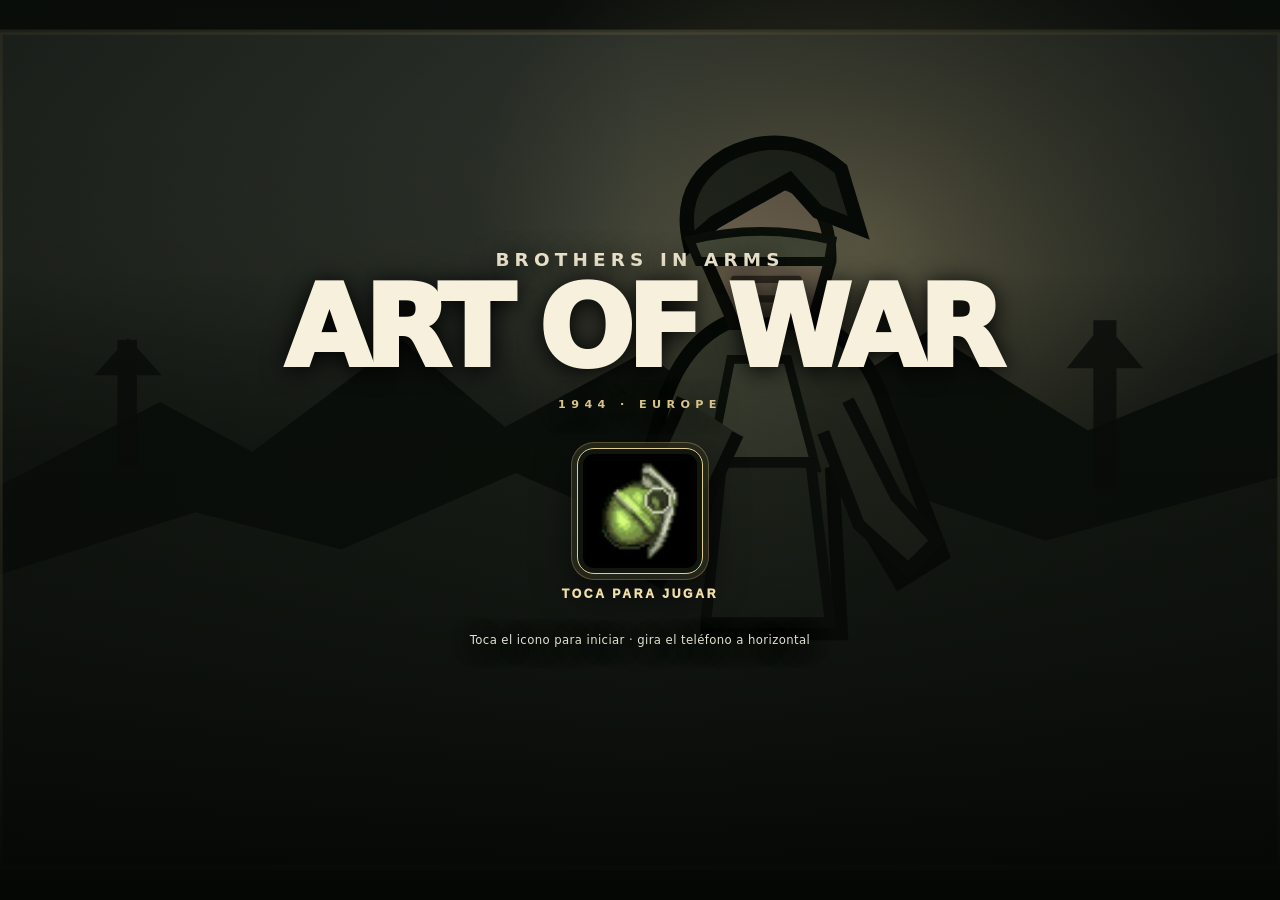
==== commit a50e1d87: "Use original Brothers in Arms icon on launcher and favicon" ====
--- a/index.html
+++ b/index.html
@@ -6,7 +6,7 @@
 <meta name="theme-color" content="#10140f">
 <meta name="description" content="Brothers in Arms: Art of War — iniciar juego">
 <title>Brothers in Arms: Art of War</title>
-<link rel="icon" href="./assets/images/favicon.svg" type="image/svg+xml">
+<link rel="icon" href="[data-uri]" type="image/png">
 <link rel="stylesheet" href="./assets/css/site.css">
 <meta name="apple-mobile-web-app-capable" content="yes"><meta name="mobile-web-app-capable" content="yes"></head>
 <body>
@@ -22,7 +22,7 @@
 </svg></div>
 <div class="shade"></div>
 <div class="game-title"><div class="brand">BROTHERS IN ARMS</div><h1>ART OF WAR</h1><p>1944 · EUROPE</p>
-<button id="start-game" class="game-icon-button" type="button" aria-label="Abrir Brothers in Arms Art of War"><img class="game-icon-art" src="./assets/images/favicon.svg" alt="Brothers in Arms: Art of War"><span class="game-icon-caption">TOCA PARA JUGAR</span></button><p class="launch-note">Toca el icono para iniciar · gira el teléfono a horizontal</p>
+<button id="start-game" class="game-icon-button" type="button" aria-label="Abrir Brothers in Arms Art of War"><img class="game-icon-art" src="[data-uri]" alt="Brothers in Arms: Art of War"><span class="game-icon-caption">TOCA PARA JUGAR</span></button><p class="launch-note">Toca el icono para iniciar · gira el teléfono a horizontal</p>
 </div>
 </main>
 <section id="player" class="player" hidden aria-label="Juego"><div class="player-toolbar"><button id="back-to-icon" type="button">← VOLVER</button><button id="fullscreen-game" type="button" aria-label="Pantalla completa">⛶ PANTALLA COMPLETA</button></div><iframe id="game-frame" title="Brothers in Arms: Art of War" allow="fullscreen; autoplay; gamepad" allowfullscreen></iframe></section>
--- a/assets/css/site.css
+++ b/assets/css/site.css
@@ -1,25 +1 @@
-:root{color-scheme:dark;--gold:#d4c18a;--ink:#f2eee0;font:16px/1.4 system-ui,-apple-system,BlinkMacSystemFont,"Segoe UI",sans-serif}*{box-sizing:border-box}html,body{margin:0;min-height:100%;background:#10140f;color:var(--ink)}body{min-height:100svh}.launcher{position:relative;min-height:100svh;min-height:100dvh;overflow:hidden;display:grid;place-items:center;background:#10140f}.soldier-art,.shade{position:absolute;inset:0}.soldier-art svg{width:100%;height:100%;display:block;object-fit:cover}.shade{background:linear-gradient(0deg,#090c0aeF 0%,#0b0e0c6b 40%,#090c0a50 100%),radial-gradient(ellipse at 52% 38%,transparent 0%,#080b0980 95%)}.game-title{position:relative;z-index:1;width:min(92vw,700px);padding:24px;text-align:center;text-shadow:0 3px 18px #000}.brand{font-size:clamp(1rem,4vw,1.7rem);font-weight:900;letter-spacing:.18em}.game-title h1{margin:6px 0 0;font-size:clamp(2.5rem,11vw,6rem);line-height:.95;letter-spacing:-.055em;font-weight:950}.game-title p{margin:16px 0 32px;color:var(--gold);font-size:.75rem;font-weight:800;letter-spacing:.38em}#start-game{width:min(280px,80vw);min-height:58px;display:inline-flex;align-items:center;justify-content:space-between;padding:0 23px;border:1px solid #f2e2b2;background:linear-gradient(#dfd09c,#b1a16d);color:#171910;font-size:1.1rem;font-weight:950;letter-spacing:.32em;cursor:pointer;box-shadow:0 10px 32px #0008}#start-game span{font-size:.9rem;letter-spacing:0}#start-game:active{transform:scale(.985)}#start-game:focus-visible{outline:3px solid white;outline-offset:4px}@media(orientation:landscape) and (max-height:520px){.game-title{padding:12px}.game-title h1{font-size:clamp(2rem,8vh,4rem)}.game-title p{margin:8px 0 14px}#start-game{min-height:48px}}
-.launch-actions{display:flex;flex-direction:column;align-items:center;gap:10px}.download-game{width:min(280px,80vw);min-height:48px;display:flex;align-items:center;justify-content:space-between;padding:0 23px;border:1px solid #777d69;color:var(--ink);text-decoration:none;font-size:.85rem;font-weight:850;letter-spacing:.16em;background:#171d16cc}.download-game:focus-visible{outline:3px solid white;outline-offset:4px}.launch-note{font-size:.72rem!important;letter-spacing:.04em!important;color:#e0ddce!important;margin:14px auto 0!important;max-width:34rem}
-
-/* Direct-launch player: the emulator UI is never the landing screen. */
-.game-icon-button{appearance:none;border:0;background:transparent;color:#f5e9c5;display:flex;flex-direction:column;align-items:center;gap:10px;cursor:pointer;margin:4px auto 0;padding:10px;touch-action:manipulation}
-.game-icon-art{width:92px;height:92px;display:grid;place-items:center;border:2px solid #d7c58d;border-radius:18px;background:linear-gradient(145deg,#6d7656,#20271d 68%);box-shadow:0 8px 30px #000a,inset 0 0 0 4px #151910;font-size:1.8rem;font-weight:1000;letter-spacing:-.08em;text-shadow:0 2px 2px #000}
-.game-icon-caption{font-size:.8rem;font-weight:900;letter-spacing:.18em}
-.game-icon-button:active .game-icon-art{transform:scale(.96)}
-.game-icon-button:focus-visible{outline:2px solid #f5e9c5;outline-offset:3px;border-radius:16px}
-.player{position:fixed;inset:0;z-index:9999;background:#000;display:flex;flex-direction:column;width:100%;height:100%;height:100dvh;overflow:hidden}
-.player[hidden]{display:none!important}
-.player-toolbar{height:42px;flex:0 0 42px;display:flex;align-items:center;justify-content:space-between;gap:8px;padding:0 10px;background:#11160f;color:#f2e2b2;border-bottom:1px solid #514b35;box-sizing:border-box}
-.player-toolbar button{appearance:none;border:1px solid #625b40;border-radius:5px;background:#20271d;color:#f2e2b2;font-size:.7rem;font-weight:800;letter-spacing:.06em;padding:8px 10px;min-height:32px}
-#game-frame{border:0;display:block;background:#000;width:100%;height:calc(100% - 42px);height:calc(100dvh - 42px);flex:1;min-height:0}
-.player:fullscreen{width:100vw;height:100vh}
-.player:fullscreen .player-toolbar{display:none}
-.player:fullscreen #game-frame{height:100%;height:100dvh}
-@media(orientation:landscape){.player-toolbar{height:34px;flex-basis:34px}.player-toolbar button{padding:5px 9px;min-height:27px}#game-frame{height:calc(100dvh - 34px)}}
-
-/* Use the game's own artwork when the build extracts it from the original JAR. */
-.game-icon-art{display:block;width:104px;height:104px;object-fit:contain;border-radius:14px;border:1px solid #d7c58d;background:#10140f;box-shadow:0 8px 30px #000a,inset 0 0 0 3px #151910;padding:5px}
-.player{inset:0;width:100vw;height:100vh;height:100dvh}
-.player-toolbar{display:none!important}
-#game-frame{width:100%;height:100%;height:100dvh;flex:1}
-@media(orientation:landscape){#game-frame{height:100vh;height:100dvh}}
+:root{color-scheme:dark;--gold:#d8c48a;--paper:#f5f0df;--olive:#697253;--black:#080b08;font-family:system-ui,-apple-system,BlinkMacSystemFont,"Segoe UI",sans-serif}*{box-sizing:border-box}html,body{margin:0;width:100%;min-height:100%;background:var(--black);color:var(--paper)}body{min-height:100svh;min-height:100dvh}.launcher{position:relative;isolation:isolate;min-height:100svh;min-height:100dvh;overflow:hidden;display:grid;place-items:center;background:#10140f}.soldier-art,.shade{position:absolute;inset:0;pointer-events:none}.soldier-art{z-index:-2}.soldier-art svg{display:block;width:100%;height:100%;object-fit:cover;filter:saturate(.78) contrast(1.08)}.shade{z-index:-1;background:linear-gradient(180deg,#070a08a8 0%,#090c0860 30%,#080b08b8 68%,#050705 100%),linear-gradient(90deg,#080b0870,transparent 50%,#080b0870)}.game-title{width:min(100%,760px);padding:clamp(24px,6vw,64px) 22px;text-align:center;text-shadow:0 3px 24px #000;animation:arrive .7s ease-out both}.brand{font-size:clamp(.78rem,2.8vw,1.15rem);font-weight:900;letter-spacing:.28em;color:#e7dfc7}.game-title h1{margin:9px 0 0;font-size:clamp(3rem,12vw,7rem);line-height:.88;letter-spacing:-.065em;font-weight:1000;color:#f6f0dc;text-wrap:balance}.game-title>p:first-of-type{margin:20px 0 25px;color:var(--gold);font-size:.7rem;font-weight:900;letter-spacing:.48em}.game-icon-button{appearance:none;border:0;background:transparent;color:var(--paper);display:flex;flex-direction:column;align-items:center;gap:13px;cursor:pointer;margin:0 auto;padding:12px 20px;touch-action:manipulation;-webkit-tap-highlight-color:transparent}.game-icon-art{display:block;width:clamp(94px,25vw,126px);height:clamp(94px,25vw,126px);object-fit:contain;border-radius:17px;border:1px solid #e1cd8e;background:#11160f;box-shadow:0 0 0 5px #11160fbb,0 0 0 6px #c7b47766,0 15px 42px #000c;padding:5px;transition:transform .15s,box-shadow .15s}.game-icon-caption{font-size:.76rem;font-weight:950;letter-spacing:.22em;color:#f0dfaa}.game-icon-button:active .game-icon-art{transform:scale(.95);box-shadow:0 0 0 3px #11160f,0 8px 20px #000c}.game-icon-button:focus-visible{outline:2px solid var(--gold);outline-offset:3px;border-radius:14px}.launch-note{margin:18px auto 0!important;max-width:32rem;color:#e2dfd2!important;font-size:.73rem!important;letter-spacing:.035em!important;line-height:1.7}.launch-actions{display:flex;flex-direction:column;align-items:center;gap:10px}.download-game{width:min(280px,80vw);min-height:48px;display:flex;align-items:center;justify-content:space-between;padding:0 23px;border:1px solid #777d69;color:var(--paper);text-decoration:none;font-size:.85rem;font-weight:850;letter-spacing:.16em;background:#171d16cc}.download-game:focus-visible{outline:3px solid white;outline-offset:4px}.player{position:fixed;inset:0;z-index:9999;background:#000;display:flex;flex-direction:column;width:100vw;height:100vh;height:100dvh;overflow:hidden}.player[hidden]{display:none!important}.player-toolbar{display:none!important}#game-frame{border:0;display:block;background:#000;width:100%;height:100vh;height:100dvh;flex:1;min-height:0}.player:fullscreen{width:100vw;height:100vh;height:100dvh}.player:fullscreen #game-frame{height:100vh;height:100dvh}@media(orientation:landscape) and (max-height:520px){.game-title{padding:10px 18px}.brand{font-size:.8rem}.game-title h1{font-size:clamp(2.5rem,12vh,4.8rem)}.game-title>p:first-of-type{margin:10px 0 8px}.game-icon-button{gap:6px;padding:4px 12px}.game-icon-art{width:64px;height:64px}.launch-note{margin-top:7px!important;font-size:.65rem!important}}@media(prefers-reduced-motion:reduce){.game-title{animation:none}.game-icon-art{transition:none}}@keyframes arrive{from{opacity:0;transform:translateY(12px)}to{opacity:1;transform:translateY(0)}}
